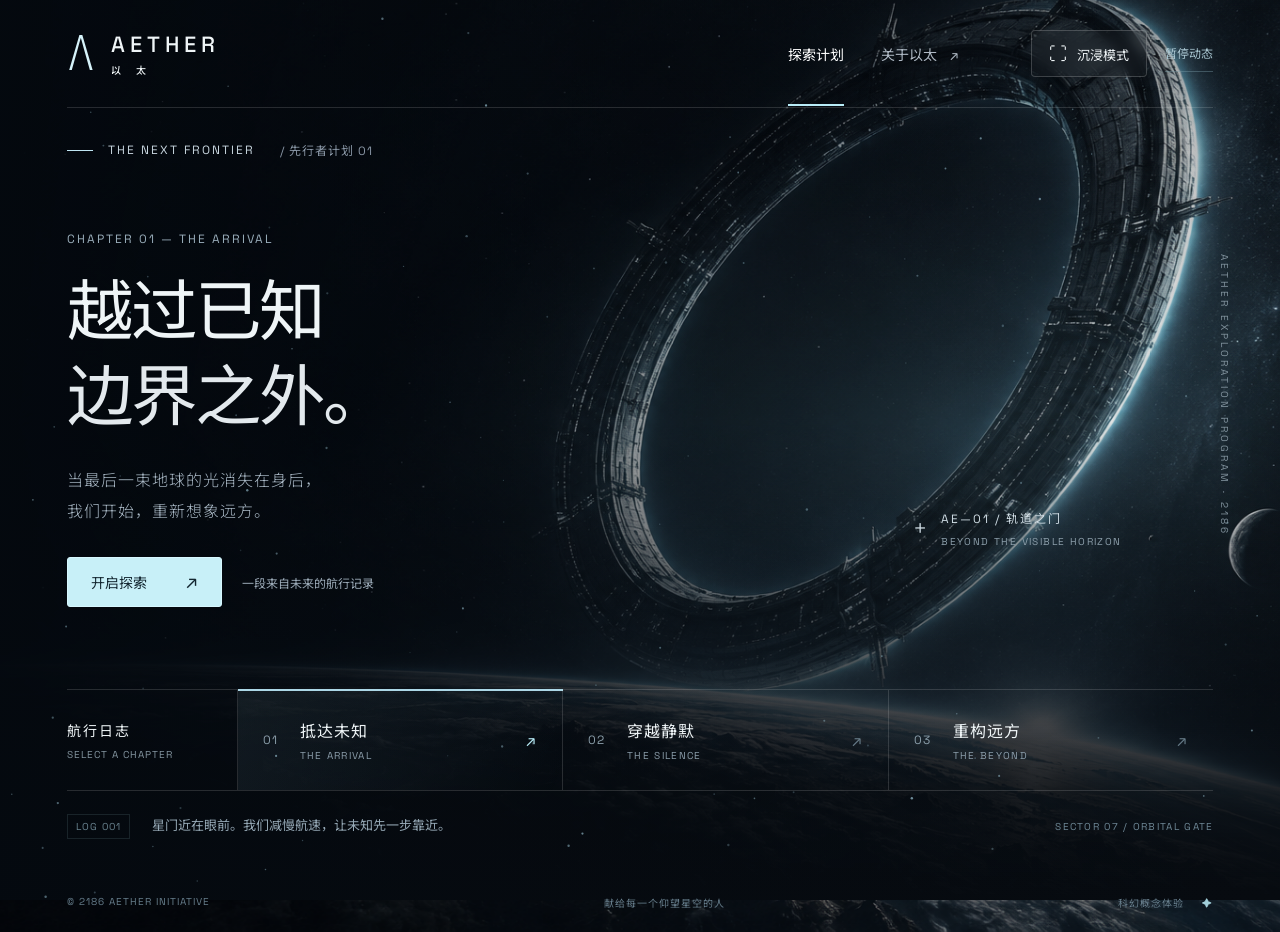
==== aether/index.html @ bbc34318 "Add AETHER sci-fi website with interactive motion effects" ====
<!doctype html>
<html lang="zh-CN">
<head>
<meta charset="utf-8"><meta name="viewport" content="width=device-width, initial-scale=1">
<title>AETHER 以太 — 越过已知边界</title>
<meta name="description" content="AETHER 以太，一场关于深空、时间与未知的交互式科幻旅程。">
<meta name="theme-color" content="#070b10">
<link rel="icon" type="image/svg+xml" href="data:image/svg+xml,%3Csvg xmlns='http://www.w3.org/2000/svg' viewBox='0 0 32 32'%3E%3Crect width='32' height='32' rx='8' fill='%23070b10'/%3E%3Cpath d='M7 24 16 6 25 24M11 19h10' fill='none' stroke='%23a9edfa' stroke-width='2'/%3E%3C/svg%3E">
<link rel="stylesheet" href="style.css">
<link rel="stylesheet" href="motion.css">
</head>
<body>
<div class="scene" aria-hidden="true"></div><div class="shade" aria-hidden="true"></div>
<header><a class="brand" href="#" aria-label="AETHER 以太首页"><span class="mark">Λ</span><span>AETHER<small>以 太</small></span></a><nav aria-label="主导航"><a href="#explore" class="nav-active">探索计划</a><button id="story-open">关于以太 <span>↗</span></button></nav><button class="mode" id="mode" aria-pressed="false"><span class="mode-icon">⛶</span> <span id="mode-label">沉浸模式</span></button></header>
<main id="explore">
<div class="eyebrow"><span class="line"></span> THE NEXT FRONTIER <span class="edition">/ 先行者计划 01</span></div>
<section class="hero" aria-labelledby="headline"><div class="copy"><p class="chapter" id="chapter">CHAPTER 01 — THE ARRIVAL</p><h1 id="headline">越过已知<span>边界之外。</span></h1><p class="intro" id="intro">当最后一束地球的光消失在身后，<br>我们开始，重新想象远方。</p><button class="primary" id="journey">开启探索 <span>↗</span></button><span class="journey-note">一段来自未来的航行记录</span></div><div class="annotation"><span class="cross">+</span><div>AE—01 / 轨道之门<small>BEYOND THE VISIBLE HORIZON</small></div></div><div class="vertical">AETHER EXPLORATION PROGRAM · 2186</div></section>
<section class="exploration" aria-label="探索章节"><div class="section-label"><span>航行日志</span><small>SELECT A CHAPTER</small></div><div class="tabs" role="tablist" aria-label="选择航行章节"><button role="tab" id="tab-0" aria-controls="log" aria-selected="true" data-index="0"><span class="number">01</span><span>抵达未知<small>THE ARRIVAL</small></span><span class="tab-arrow">↗</span></button><button role="tab" id="tab-1" aria-controls="log" aria-selected="false" data-index="1" tabindex="-1"><span class="number">02</span><span>穿越静默<small>THE SILENCE</small></span><span class="tab-arrow">↗</span></button><button role="tab" id="tab-2" aria-controls="log" aria-selected="false" data-index="2" tabindex="-1"><span class="number">03</span><span>重构远方<small>THE BEYOND</small></span><span class="tab-arrow">↗</span></button></div></section>
<div id="log" role="tabpanel" aria-labelledby="tab-0" aria-live="polite"><span class="log-index">LOG 001</span><p id="log-text">星门近在眼前。我们减慢航速，让未知先一步靠近。</p><span class="coordinates" id="coordinates">SECTOR 07 / ORBITAL GATE</span></div>
</main>
<footer><span>© 2186 AETHER INITIATIVE</span><span>献给每一个仰望星空的人</span><span>科幻概念体验 <i>✦</i></span></footer>
<dialog id="about"><button class="close" id="story-close" aria-label="关闭介绍">×</button><p class="chapter">THE AETHER INITIATIVE</p><h2>好奇心，<br>是我们的引力。</h2><p>公元 2186 年，一支探索队离开熟悉的星系，驶向无人抵达的边界。这是他们的航行记录，也是一次关于未知的想象。</p><p class="fine">AETHER 以太是一个虚构的科幻概念体验。所有航行地点与记录均为艺术创作。</p><button class="primary" id="story-go">继续航行 <span>↗</span></button></dialog>
<script src="app.js"></script>
<script src="motion.js"></script>
</body></html>
---- aether/style.css ----
@import url('https://fonts.googleapis.com/css2?family=Noto+Sans+SC:wght@300;400;500;600;700&family=Space+Grotesk:wght@400;500;600&display=swap');
:root{color-scheme:dark;--ink:#eff5f7;--muted:#97a6b3;--accent:#b8ecf7;--border:#ffffff24}*{box-sizing:border-box}html{scroll-behavior:smooth}body{margin:0;background:#070b10;color:var(--ink);font-family:'Space Grotesk','Noto Sans SC',sans-serif;min-height:100svh}button,a{-webkit-tap-highlight-color:transparent}button{font:inherit;color:inherit;cursor:pointer}a{color:inherit;text-decoration:none}button:focus-visible,a:focus-visible{outline:2px solid var(--accent);outline-offset:6px}.scene{position:fixed;inset:0;background:url('hero.png') 68% 48%/cover no-repeat;z-index:-3;transition:filter 1.4s,transform 2s;transform:scale(1.025)}.shade{position:fixed;inset:0;z-index:-2;background:linear-gradient(90deg,rgba(4,9,15,.92),rgba(4,9,15,.34) 50%,rgba(4,9,15,.03)),linear-gradient(0deg,#070b10 0%,rgba(7,11,16,.9) 12%,transparent 53%,rgba(7,11,16,.3))}header{height:108px;margin:0 5.2%;display:flex;align-items:center;border-bottom:1px solid var(--border);gap:40px}.brand{display:flex;align-items:center;gap:13px;font-size:22px;letter-spacing:5px;font-weight:500}.mark{font-size:48px;font-weight:300;line-height:1;transform:scaleX(.9);color:#d6f3fa}.brand small{display:block;font-size:10px;letter-spacing:6px;margin-top:4px}nav{display:flex;gap:37px;margin-left:auto;align-items:center;font-size:14px;color:#b0bac5}nav a{position:relative}nav .nav-active{color:#fff}nav .nav-active:after{content:'';height:2px;background:var(--accent);position:absolute;bottom:-42px;left:0;right:0}nav button{background:none;border:0;padding:0}nav button span{margin-left:9px}.mode{border:1px solid #ffffff30;background:#ffffff06;border-radius:4px;padding:11px 17px;margin-left:32px;font-size:13px;backdrop-filter:blur(8px)}.mode-icon{font-size:18px;margin-right:7px}main{margin:0 5.2%}.eyebrow{display:flex;align-items:center;gap:15px;font-size:12px;letter-spacing:2px;padding-top:33px;color:#c7d5de}.line{width:26px;height:1px;background:#bfe5f3}.edition{color:#8996a5;letter-spacing:1px;margin-left:10px}.hero{position:relative;min-height:530px;display:flex;align-items:center}.copy{padding:45px 0 55px}.chapter{font-size:12px;letter-spacing:2px;color:#9aaebb;margin:0 0 23px}h1{font-size:clamp(48px,5.2vw,82px);font-weight:400;line-height:1.28;letter-spacing:-.045em;margin:0 0 24px}h1 span{display:block;color:#e3e9ed}.intro{font-size:16px;line-height:1.95;color:#aab9c6;font-weight:300;letter-spacing:1px;margin-bottom:30px}.primary{border:1px solid #d7f8ff;background:#c8f0f8;color:#132630;border-radius:3px;padding:14px 23px;min-width:155px;font-size:14px;transition:background .2s,transform .2s;display:inline-flex;justify-content:space-between;gap:25px}.primary:hover{background:#fff;transform:translateY(-2px)}.primary span{font-size:19px;line-height:20px}.journey-note{font-size:12px;margin-left:20px;color:#9cabb8}.annotation{position:absolute;right:8%;top:66%;display:flex;gap:12px;align-items:center;font-size:12px;letter-spacing:2px;color:#d0dde5}.annotation small{display:block;font-size:10px;color:#8c9eaa;letter-spacing:1.4px;margin-top:8px}.cross{font-size:23px;font-weight:300}.vertical{position:absolute;right:-1.5%;top:95px;writing-mode:vertical-rl;font-size:10px;letter-spacing:3px;color:#80919c}.exploration{display:grid;grid-template-columns:170px 1fr;align-items:center;border-top:1px solid var(--border);border-bottom:1px solid var(--border)}.section-label{font-size:14px;letter-spacing:2px}.section-label small{display:block;font-size:10px;letter-spacing:1px;color:#83949f;margin-top:8px}.tabs{display:grid;grid-template-columns:repeat(3,1fr)}.tabs button{text-align:left;display:flex;align-items:center;gap:22px;padding:28px 25px;border:0;border-left:1px solid var(--border);background:transparent;position:relative;transition:background .25s;font-size:16px;letter-spacing:1px}.tabs button:hover{background:#ffffff08}.tabs button[aria-selected=true]{background:linear-gradient(110deg,#b3e6fb13,transparent)}.tabs button[aria-selected=true]:before{content:'';position:absolute;top:-1px;left:0;right:0;height:2px;background:#acd7e6}.number{font-size:12px;color:#8c9fab}.tabs small{display:block;font-size:10px;color:#8b9daa;letter-spacing:1.3px;margin-top:7px}.tab-arrow{margin-left:auto;color:#657a86}.tabs button[aria-selected=true] .tab-arrow{color:var(--accent)}#log{display:flex;align-items:center;gap:22px;min-height:70px;color:#95a8b5;font-size:13px}.log-index{font-size:10px;letter-spacing:1px;color:#69838f;border:1px solid #779ba02e;padding:5px 8px}#log p{margin:14px 0;line-height:1.6}.coordinates{margin-left:auto;font-size:10px;letter-spacing:1.3px;color:#6e8795}footer{margin:12px 5.2% 0;padding:22px 0;display:flex;justify-content:space-between;color:#667d8b;font-size:10px;letter-spacing:1px}footer i{color:#a2cfda;font-style:normal;margin-left:14px}dialog{background:#101b24;color:var(--ink);border:1px solid #55717e;border-radius:5px;width:min(530px,calc(100% - 40px));padding:48px;box-shadow:0 30px 120px #000}dialog::backdrop{background:#02080ec9;backdrop-filter:blur(12px)}dialog h2{font-size:38px;font-weight:400;line-height:1.45}dialog p{font-size:16px;line-height:1.9;color:#b8c6ce}dialog .chapter{font-size:12px;color:#84b4c7}.close{position:absolute;right:18px;top:12px;background:none;border:0;font-size:30px}.fine{font-size:13px!important;color:#8295a3!important;margin-bottom:27px}body.immersive .copy,body.immersive .eyebrow,body.immersive .exploration,body.immersive #log,body.immersive footer,body.immersive nav{opacity:0;pointer-events:none;visibility:hidden}body.immersive .shade{opacity:.28}body.immersive .scene{transform:scale(1.08)}.copy,.eyebrow,.exploration,#log,footer,nav,.shade{transition:opacity .6s,visibility .6s}body[data-chapter="1"] .scene{filter:hue-rotate(25deg) saturate(.7)}body[data-chapter="2"] .scene{filter:hue-rotate(-28deg) saturate(.65)}
@media(min-width:1600px){.hero{min-height:62vh}main,header,footer{max-width:1700px;margin-left:auto;margin-right:auto;width:89.6%}}
@media(max-width:850px){header{height:90px}.brand{font-size:18px}.brand small{font-size:9px}nav{gap:20px}.mode{margin-left:0;padding:9px}.hero{min-height:560px}.annotation{right:3%;top:79%;font-size:10px}.annotation small{font-size:9px}.exploration{grid-template-columns:1fr}.section-label{padding:19px 0;display:flex;gap:15px;align-items:center}.section-label small{margin:0}.tabs button{padding:22px 14px;gap:14px}.tabs button:first-child{border-left:0}.coordinates{display:none}.scene{background-position:58% center}.journey-note{display:block;margin:17px 0 0}.vertical{display:none}}
@media(max-width:520px){header{margin:0 6%;gap:12px}.brand{font-size:17px;letter-spacing:3px;gap:8px}.mark{font-size:40px}nav{margin-left:auto}nav a{display:none}nav button{font-size:12px}nav button span{display:none}.mode{margin-left:5px;font-size:12px;padding:9px 8px}.mode-icon{display:none}main{margin:0 6%}.eyebrow{font-size:10px;letter-spacing:1.5px;padding-top:25px;gap:10px}.edition{font-size:10px;margin-left:0}.line{width:16px}.hero{min-height:565px;align-items:flex-start}.copy{padding:60px 0 80px}.chapter{font-size:10px;letter-spacing:1.5px}h1{font-size:clamp(42px,11.4vw,60px);line-height:1.35}.intro{font-size:14px}.annotation{top:auto;bottom:33px;right:0}.tabs button{padding:21px 9px;gap:8px;font-size:14px}.number{font-size:10px}.tabs small{font-size:8px;letter-spacing:.5px}.tab-arrow{display:none}#log{gap:10px;font-size:12px;align-items:flex-start;padding-top:8px}.log-index{margin-top:14px;white-space:nowrap;font-size:9px}footer{margin:0 6%;font-size:9px;gap:15px;flex-wrap:wrap}footer>span:nth-child(2){display:none}.scene{background-position:60% center}.shade{background:linear-gradient(90deg,#04090fd9,#04090f40),linear-gradient(0deg,#070b10 8%,transparent 70%)}dialog{padding:35px 27px}dialog h2{font-size:32px}}
@media(prefers-reduced-motion:reduce){*,*:before,*:after{scroll-behavior:auto!important;transition:none!important;animation:none!important}}
---- aether/motion.css ----
/* Slow environmental motion; controls stay fixed and easy to target. */
.scene{transform:translate3d(var(--drift-x,0px),var(--drift-y,0px),0) scale(1.07);transition:filter 1.4s,transform 1.4s;will-change:transform}
body.immersive .scene{transform:translate3d(var(--drift-x,0px),var(--drift-y,0px),0) scale(1.12)}
.scene::after{content:'';position:absolute;inset:0;background:radial-gradient(ellipse at 73% 48%,#94ddf225,transparent 43%);mix-blend-mode:screen;animation:nebula-breathe 9s ease-in-out infinite alternate;pointer-events:none}
.starfield{position:fixed;inset:0;width:100%;height:100%;z-index:-1;pointer-events:none}
.motion-toggle{background:transparent;border:0;border-bottom:1px solid #7a9daa66;padding:9px 0;font-size:12px;color:#a8c5d0;white-space:nowrap;margin-left:-22px}
.motion-toggle:hover{color:#e6faff;border-color:#c8f0f8}.motion-toggle:disabled{opacity:.6;cursor:default}
.primary{position:relative;overflow:hidden;isolation:isolate}.primary::after{content:'';position:absolute;inset:-60% -80%;background:linear-gradient(105deg,transparent 42%,#ffffff80 50%,transparent 58%);transform:translateX(-65%);animation:button-sheen 7s ease-in-out infinite;pointer-events:none}
.tabs button{transition:background .3s,box-shadow .3s}.tabs button:hover{box-shadow:inset 0 0 28px #b8ecf709}.tabs button[aria-selected=true]:before{transform-origin:left;animation:chapter-line .65s cubic-bezier(.2,.7,.2,1) both}
.annotation .cross{display:inline-block;animation:beacon-pulse 4s ease-in-out infinite}.copy{animation:arrival 1.2s cubic-bezier(.2,.7,.2,1) both}.eyebrow{animation:arrival .9s .1s both}.exploration{animation:arrival 1s .25s both}
body.motion-paused *,body.motion-paused *::before,body.motion-paused *::after,body.motion-hidden *,body.motion-hidden *::before,body.motion-hidden *::after{animation-play-state:paused!important}
body.motion-paused .copy,body.motion-paused .eyebrow,body.motion-paused .exploration{animation:none!important}body.motion-paused .scene{will-change:auto}
@keyframes nebula-breathe{from{opacity:.25;transform:scale(1)}to{opacity:.8;transform:scale(1.05)}}
@keyframes button-sheen{0%,65%{transform:translateX(-65%)}90%,100%{transform:translateX(65%)}}
@keyframes beacon-pulse{0%,100%{opacity:.45;text-shadow:0 0 0 transparent}50%{opacity:1;text-shadow:0 0 14px #b8ecf7}}
@keyframes chapter-line{from{transform:scaleX(0)}to{transform:scaleX(1)}}
@keyframes arrival{from{opacity:0;translate:0 16px}to{opacity:1;translate:0 0}}
@media(max-width:850px){header{gap:22px}.motion-toggle{margin-left:0}}
@media(max-width:520px){header{position:relative;gap:12px}.motion-toggle{position:absolute;right:0;top:99px;font-size:11px;padding:4px 0;z-index:2}.eyebrow{padding-right:62px}.eyebrow .edition{display:none}}
@media(prefers-reduced-motion:reduce){.scene{will-change:auto}.scene::after,.primary::after,.starfield{display:none}}
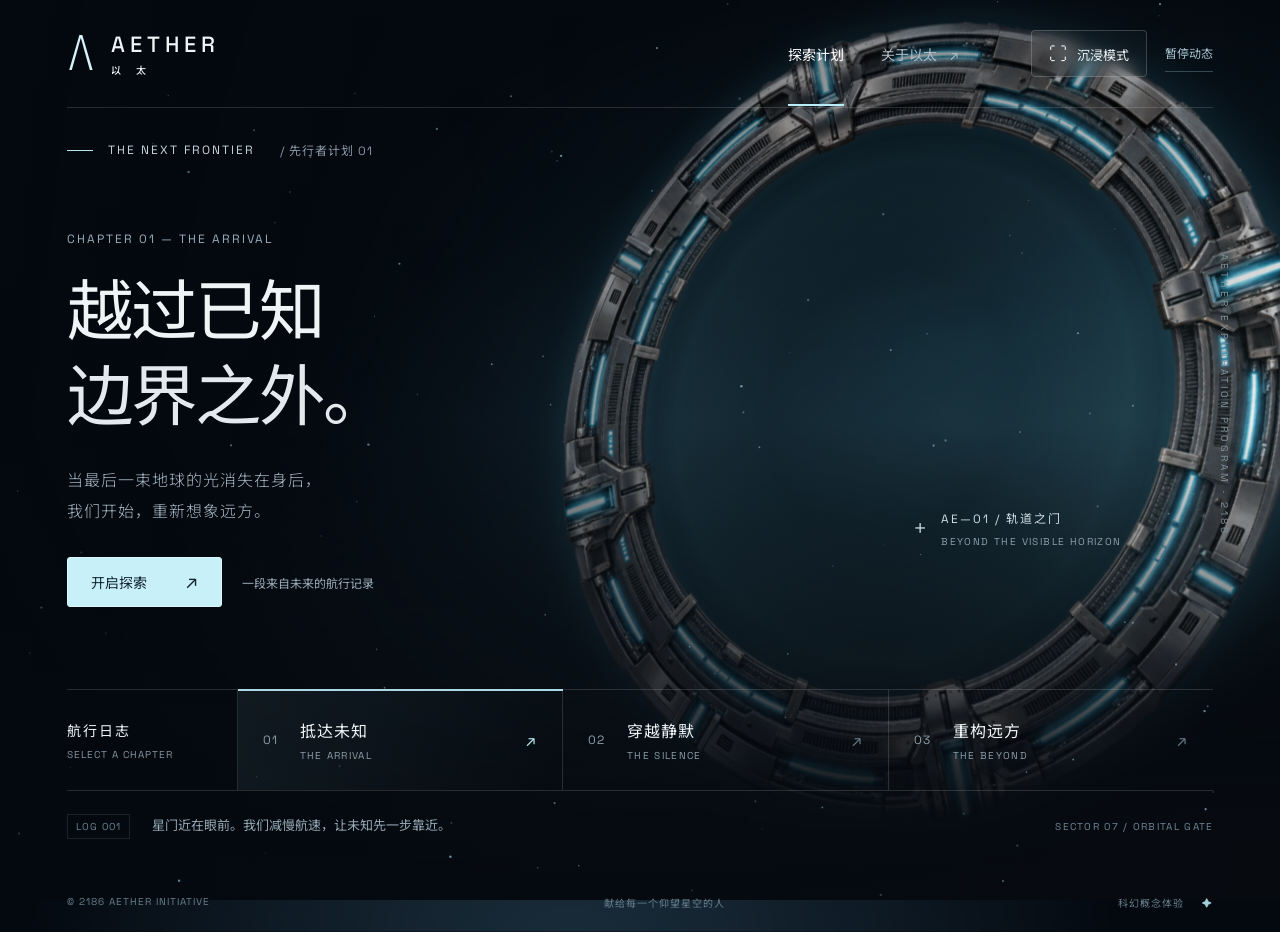
==== commit 140c62f4: "Give AETHER chapters distinct worlds and an animated stargate" ====
--- a/aether/index.html
+++ b/aether/index.html
@@ -6,11 +6,18 @@
 <meta name="description" content="AETHER 以太，一场关于深空、时间与未知的交互式科幻旅程。">
 <meta name="theme-color" content="#070b10">
 <link rel="icon" type="image/svg+xml" href="data:image/svg+xml,%3Csvg xmlns='http://www.w3.org/2000/svg' viewBox='0 0 32 32'%3E%3Crect width='32' height='32' rx='8' fill='%23070b10'/%3E%3Cpath d='M7 24 16 6 25 24M11 19h10' fill='none' stroke='%23a9edfa' stroke-width='2'/%3E%3C/svg%3E">
-<link rel="stylesheet" href="style.css">
-<link rel="stylesheet" href="motion.css">
+<link rel="preload" as="image" href="gate.png">
+<link rel="stylesheet" href="style.css?v=3">
+<link rel="stylesheet" href="motion.css?v=3">
 </head>
-<body>
-<div class="scene" aria-hidden="true"></div><div class="shade" aria-hidden="true"></div>
+<body data-chapter="0">
+<div class="scene" aria-hidden="true">
+  <div class="chapter-scene arrival-scene" data-scene="0">
+    <div class="gate-position"><div class="gate-float"><div class="gate-perspective"><img class="gate-rotor" src="gate.png" alt="" width="1024" height="1024" fetchpriority="high"><div class="gate-light"></div></div></div></div>
+  </div>
+  <div class="chapter-scene silence-scene" data-scene="1"><img class="scene-art" src="silence.png" alt="" width="1536" height="1024" decoding="async"></div>
+  <div class="chapter-scene beyond-scene" data-scene="2"><img class="scene-art" src="beyond.png" alt="" width="1536" height="1024" decoding="async"></div>
+</div><div class="shade" aria-hidden="true"></div>
 <header><a class="brand" href="#" aria-label="AETHER 以太首页"><span class="mark">Λ</span><span>AETHER<small>以 太</small></span></a><nav aria-label="主导航"><a href="#explore" class="nav-active">探索计划</a><button id="story-open">关于以太 <span>↗</span></button></nav><button class="mode" id="mode" aria-pressed="false"><span class="mode-icon">⛶</span> <span id="mode-label">沉浸模式</span></button></header>
 <main id="explore">
 <div class="eyebrow"><span class="line"></span> THE NEXT FRONTIER <span class="edition">/ 先行者计划 01</span></div>
@@ -20,6 +27,6 @@
 </main>
 <footer><span>© 2186 AETHER INITIATIVE</span><span>献给每一个仰望星空的人</span><span>科幻概念体验 <i>✦</i></span></footer>
 <dialog id="about"><button class="close" id="story-close" aria-label="关闭介绍">×</button><p class="chapter">THE AETHER INITIATIVE</p><h2>好奇心，<br>是我们的引力。</h2><p>公元 2186 年，一支探索队离开熟悉的星系，驶向无人抵达的边界。这是他们的航行记录，也是一次关于未知的想象。</p><p class="fine">AETHER 以太是一个虚构的科幻概念体验。所有航行地点与记录均为艺术创作。</p><button class="primary" id="story-go">继续航行 <span>↗</span></button></dialog>
-<script src="app.js"></script>
-<script src="motion.js"></script>
+<script src="app.js?v=3"></script>
+<script src="motion.js?v=3"></script>
 </body></html>
--- a/aether/motion.css
+++ b/aether/motion.css
@@ -1,5 +1,25 @@
 /* Slow environmental motion; controls stay fixed and easy to target. */
-.scene{transform:translate3d(var(--drift-x,0px),var(--drift-y,0px),0) scale(1.07);transition:filter 1.4s,transform 1.4s;will-change:transform}
+.scene{background:#040910;overflow:hidden;transform:translate3d(var(--drift-x,0px),var(--drift-y,0px),0) scale(1.07);transition:transform 1.4s;will-change:transform}
+body[data-chapter] .scene{filter:none}
+.chapter-scene{position:absolute;inset:0;opacity:0;visibility:hidden;transition:opacity 1.2s ease,visibility 1.2s;pointer-events:none;overflow:hidden}
+body[data-chapter="0"] [data-scene="0"],body[data-chapter="1"] [data-scene="1"],body[data-chapter="2"] [data-scene="2"]{opacity:1;visibility:visible}
+.arrival-scene{background:radial-gradient(ellipse at 74% 40%,#15455680,transparent 48%),radial-gradient(ellipse at 45% 110%,#30526788,transparent 52%),#040910}
+.gate-position{position:absolute;width:min(64vw,850px);aspect-ratio:1;right:0;top:45%;transform:translateY(-50%)}
+.gate-float{height:100%;animation:gate-float 12s ease-in-out infinite alternate}
+.gate-perspective{position:relative;height:100%;transform:perspective(1400px) rotateY(-28deg) rotateX(12deg) rotateZ(-18deg)}
+.gate-rotor{display:block;width:100%;height:100%;object-fit:contain;animation:gate-spin 75s linear infinite;filter:drop-shadow(0 0 22px #66d9f538)}
+.gate-light{position:absolute;inset:18%;border-radius:50%;background:radial-gradient(ellipse,transparent 35%,#78e6ff18 64%,transparent 72%);mix-blend-mode:screen;animation:gate-energy 5s ease-in-out infinite alternate}
+.scene-art{width:100%;height:100%;object-fit:cover;object-position:66% center;animation:space-drift 32s ease-in-out infinite alternate}
+.beyond-scene .scene-art{animation-name:horizon-drift;animation-duration:38s}
+body[data-chapter="1"]{--accent:#d0c3fa}
+body[data-chapter="2"]{--accent:#f5d8b2}
+body[data-chapter="1"] .scene::after{background:radial-gradient(ellipse at 75% 42%,#b892f528,transparent 46%)}
+body[data-chapter="2"] .scene::after{background:radial-gradient(ellipse at 85% 45%,#ffc98b25,transparent 43%)}
+@keyframes gate-spin{to{transform:rotate(360deg)}}
+@keyframes gate-float{from{transform:translate3d(0,-8px,0)}to{transform:translate3d(-12px,12px,0)}}
+@keyframes gate-energy{from{opacity:.35;transform:scale(.96)}to{opacity:1;transform:scale(1.04)}}
+@keyframes space-drift{from{transform:scale(1.04) translate3d(0,0,0)}to{transform:scale(1.12) translate3d(-1.5%,1%,0)}}
+@keyframes horizon-drift{from{transform:scale(1.04) translate3d(0,1%,0)}to{transform:scale(1.1) translate3d(-1%,0,0)}}
 body.immersive .scene{transform:translate3d(var(--drift-x,0px),var(--drift-y,0px),0) scale(1.12)}
 .scene::after{content:'';position:absolute;inset:0;background:radial-gradient(ellipse at 73% 48%,#94ddf225,transparent 43%);mix-blend-mode:screen;animation:nebula-breathe 9s ease-in-out infinite alternate;pointer-events:none}
 .starfield{position:fixed;inset:0;width:100%;height:100%;z-index:-1;pointer-events:none}
@@ -10,11 +30,14 @@
 .annotation .cross{display:inline-block;animation:beacon-pulse 4s ease-in-out infinite}.copy{animation:arrival 1.2s cubic-bezier(.2,.7,.2,1) both}.eyebrow{animation:arrival .9s .1s both}.exploration{animation:arrival 1s .25s both}
 body.motion-paused *,body.motion-paused *::before,body.motion-paused *::after,body.motion-hidden *,body.motion-hidden *::before,body.motion-hidden *::after{animation-play-state:paused!important}
 body.motion-paused .copy,body.motion-paused .eyebrow,body.motion-paused .exploration{animation:none!important}body.motion-paused .scene{will-change:auto}
+body.motion-paused .chapter-scene{transition:none}
 @keyframes nebula-breathe{from{opacity:.25;transform:scale(1)}to{opacity:.8;transform:scale(1.05)}}
 @keyframes button-sheen{0%,65%{transform:translateX(-65%)}90%,100%{transform:translateX(65%)}}
 @keyframes beacon-pulse{0%,100%{opacity:.45;text-shadow:0 0 0 transparent}50%{opacity:1;text-shadow:0 0 14px #b8ecf7}}
 @keyframes chapter-line{from{transform:scaleX(0)}to{transform:scaleX(1)}}
 @keyframes arrival{from{opacity:0;translate:0 16px}to{opacity:1;translate:0 0}}
 @media(max-width:850px){header{gap:22px}.motion-toggle{margin-left:0}}
+@media(max-width:850px){.gate-position{width:84vw;right:-20%;top:45%}.scene-art{object-position:70% center}}
+@media(max-width:520px){.gate-position{width:118vw;right:-48%;top:41%}.scene-art{object-position:65% center}.shade{background:linear-gradient(90deg,#04090fea,#04090f40),linear-gradient(0deg,#070b10 4%,transparent 65%)}}
 @media(max-width:520px){header{position:relative;gap:12px}.motion-toggle{position:absolute;right:0;top:99px;font-size:11px;padding:4px 0;z-index:2}.eyebrow{padding-right:62px}.eyebrow .edition{display:none}}
 @media(prefers-reduced-motion:reduce){.scene{will-change:auto}.scene::after,.primary::after,.starfield{display:none}}
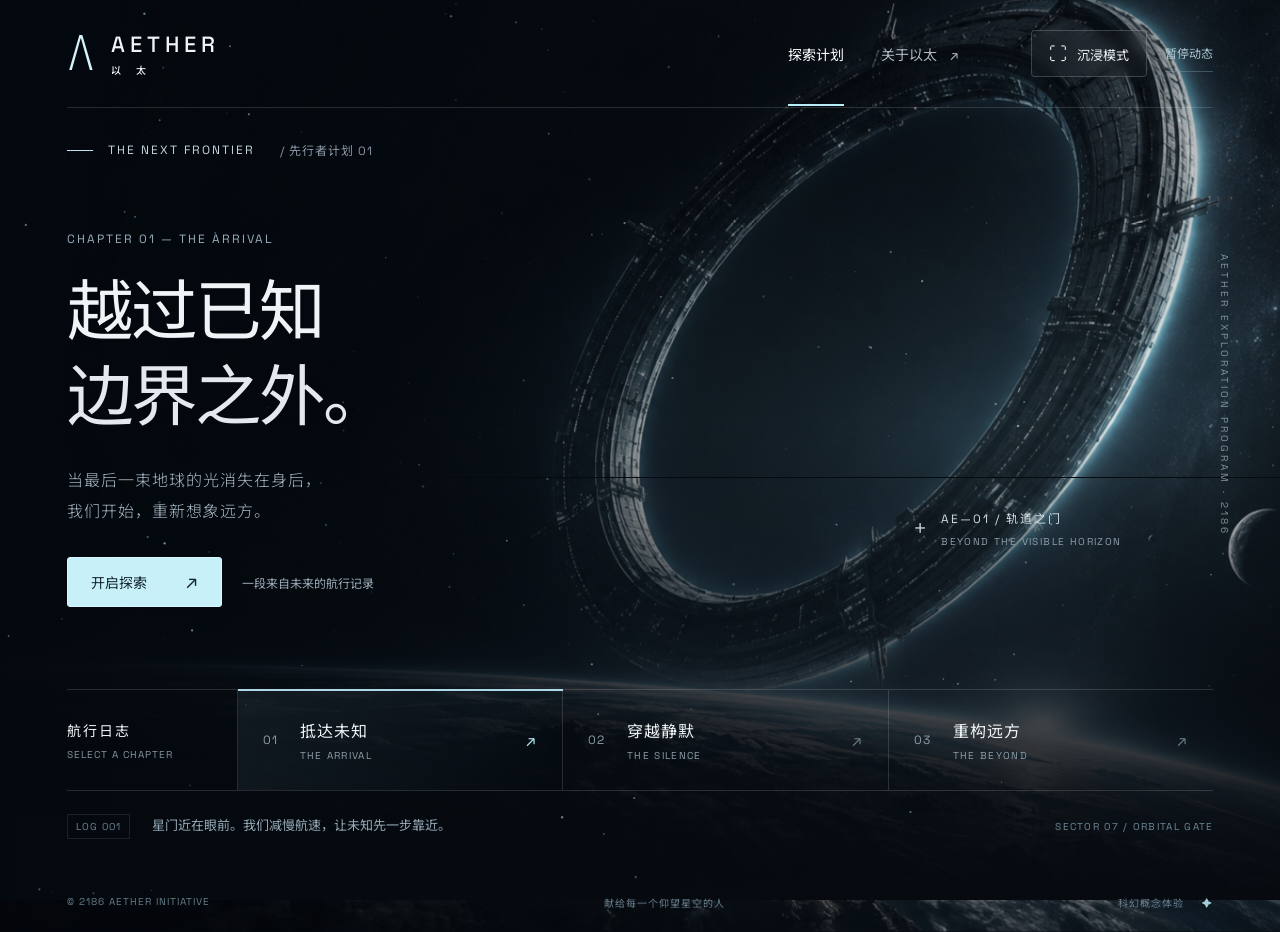
==== commit 9c6b36a3: "Restore original AETHER stargate artwork in chapter one" ====
--- a/aether/index.html
+++ b/aether/index.html
@@ -6,14 +6,14 @@
 <meta name="description" content="AETHER 以太，一场关于深空、时间与未知的交互式科幻旅程。">
 <meta name="theme-color" content="#070b10">
 <link rel="icon" type="image/svg+xml" href="data:image/svg+xml,%3Csvg xmlns='http://www.w3.org/2000/svg' viewBox='0 0 32 32'%3E%3Crect width='32' height='32' rx='8' fill='%23070b10'/%3E%3Cpath d='M7 24 16 6 25 24M11 19h10' fill='none' stroke='%23a9edfa' stroke-width='2'/%3E%3C/svg%3E">
-<link rel="preload" as="image" href="gate.png">
+<link rel="preload" as="image" href="hero.png">
 <link rel="stylesheet" href="style.css?v=3">
-<link rel="stylesheet" href="motion.css?v=3">
+<link rel="stylesheet" href="motion.css?v=4">
 </head>
 <body data-chapter="0">
 <div class="scene" aria-hidden="true">
   <div class="chapter-scene arrival-scene" data-scene="0">
-    <div class="gate-position"><div class="gate-float"><div class="gate-perspective"><img class="gate-rotor" src="gate.png" alt="" width="1024" height="1024" fetchpriority="high"><div class="gate-light"></div></div></div></div>
+    <img class="scene-art original-gate" src="hero.png" alt="" width="1536" height="1024" fetchpriority="high">
   </div>
   <div class="chapter-scene silence-scene" data-scene="1"><img class="scene-art" src="silence.png" alt="" width="1536" height="1024" decoding="async"></div>
   <div class="chapter-scene beyond-scene" data-scene="2"><img class="scene-art" src="beyond.png" alt="" width="1536" height="1024" decoding="async"></div>
--- a/aether/motion.css
+++ b/aether/motion.css
@@ -3,21 +3,14 @@
 body[data-chapter] .scene{filter:none}
 .chapter-scene{position:absolute;inset:0;opacity:0;visibility:hidden;transition:opacity 1.2s ease,visibility 1.2s;pointer-events:none;overflow:hidden}
 body[data-chapter="0"] [data-scene="0"],body[data-chapter="1"] [data-scene="1"],body[data-chapter="2"] [data-scene="2"]{opacity:1;visibility:visible}
-.arrival-scene{background:radial-gradient(ellipse at 74% 40%,#15455680,transparent 48%),radial-gradient(ellipse at 45% 110%,#30526788,transparent 52%),#040910}
-.gate-position{position:absolute;width:min(64vw,850px);aspect-ratio:1;right:0;top:45%;transform:translateY(-50%)}
-.gate-float{height:100%;animation:gate-float 12s ease-in-out infinite alternate}
-.gate-perspective{position:relative;height:100%;transform:perspective(1400px) rotateY(-28deg) rotateX(12deg) rotateZ(-18deg)}
-.gate-rotor{display:block;width:100%;height:100%;object-fit:contain;animation:gate-spin 75s linear infinite;filter:drop-shadow(0 0 22px #66d9f538)}
-.gate-light{position:absolute;inset:18%;border-radius:50%;background:radial-gradient(ellipse,transparent 35%,#78e6ff18 64%,transparent 72%);mix-blend-mode:screen;animation:gate-energy 5s ease-in-out infinite alternate}
 .scene-art{width:100%;height:100%;object-fit:cover;object-position:66% center;animation:space-drift 32s ease-in-out infinite alternate}
+.arrival-scene .original-gate{object-position:68% 48%;animation:original-gate-drift 24s ease-in-out infinite alternate}
 .beyond-scene .scene-art{animation-name:horizon-drift;animation-duration:38s}
 body[data-chapter="1"]{--accent:#d0c3fa}
 body[data-chapter="2"]{--accent:#f5d8b2}
 body[data-chapter="1"] .scene::after{background:radial-gradient(ellipse at 75% 42%,#b892f528,transparent 46%)}
 body[data-chapter="2"] .scene::after{background:radial-gradient(ellipse at 85% 45%,#ffc98b25,transparent 43%)}
-@keyframes gate-spin{to{transform:rotate(360deg)}}
-@keyframes gate-float{from{transform:translate3d(0,-8px,0)}to{transform:translate3d(-12px,12px,0)}}
-@keyframes gate-energy{from{opacity:.35;transform:scale(.96)}to{opacity:1;transform:scale(1.04)}}
+@keyframes original-gate-drift{from{transform:scale(1)}to{transform:scale(1.035) translate3d(-.5%,.3%,0)}}
 @keyframes space-drift{from{transform:scale(1.04) translate3d(0,0,0)}to{transform:scale(1.12) translate3d(-1.5%,1%,0)}}
 @keyframes horizon-drift{from{transform:scale(1.04) translate3d(0,1%,0)}to{transform:scale(1.1) translate3d(-1%,0,0)}}
 body.immersive .scene{transform:translate3d(var(--drift-x,0px),var(--drift-y,0px),0) scale(1.12)}
@@ -37,7 +30,7 @@
 @keyframes chapter-line{from{transform:scaleX(0)}to{transform:scaleX(1)}}
 @keyframes arrival{from{opacity:0;translate:0 16px}to{opacity:1;translate:0 0}}
 @media(max-width:850px){header{gap:22px}.motion-toggle{margin-left:0}}
-@media(max-width:850px){.gate-position{width:84vw;right:-20%;top:45%}.scene-art{object-position:70% center}}
-@media(max-width:520px){.gate-position{width:118vw;right:-48%;top:41%}.scene-art{object-position:65% center}.shade{background:linear-gradient(90deg,#04090fea,#04090f40),linear-gradient(0deg,#070b10 4%,transparent 65%)}}
+@media(max-width:850px){.scene-art{object-position:70% center}.arrival-scene .original-gate{object-position:58% center}}
+@media(max-width:520px){.arrival-scene .original-gate{object-position:60% center}.scene-art{object-position:65% center}.shade{background:linear-gradient(90deg,#04090fea,#04090f40),linear-gradient(0deg,#070b10 4%,transparent 65%)}}
 @media(max-width:520px){header{position:relative;gap:12px}.motion-toggle{position:absolute;right:0;top:99px;font-size:11px;padding:4px 0;z-index:2}.eyebrow{padding-right:62px}.eyebrow .edition{display:none}}
 @media(prefers-reduced-motion:reduce){.scene{will-change:auto}.scene::after,.primary::after,.starfield{display:none}}
